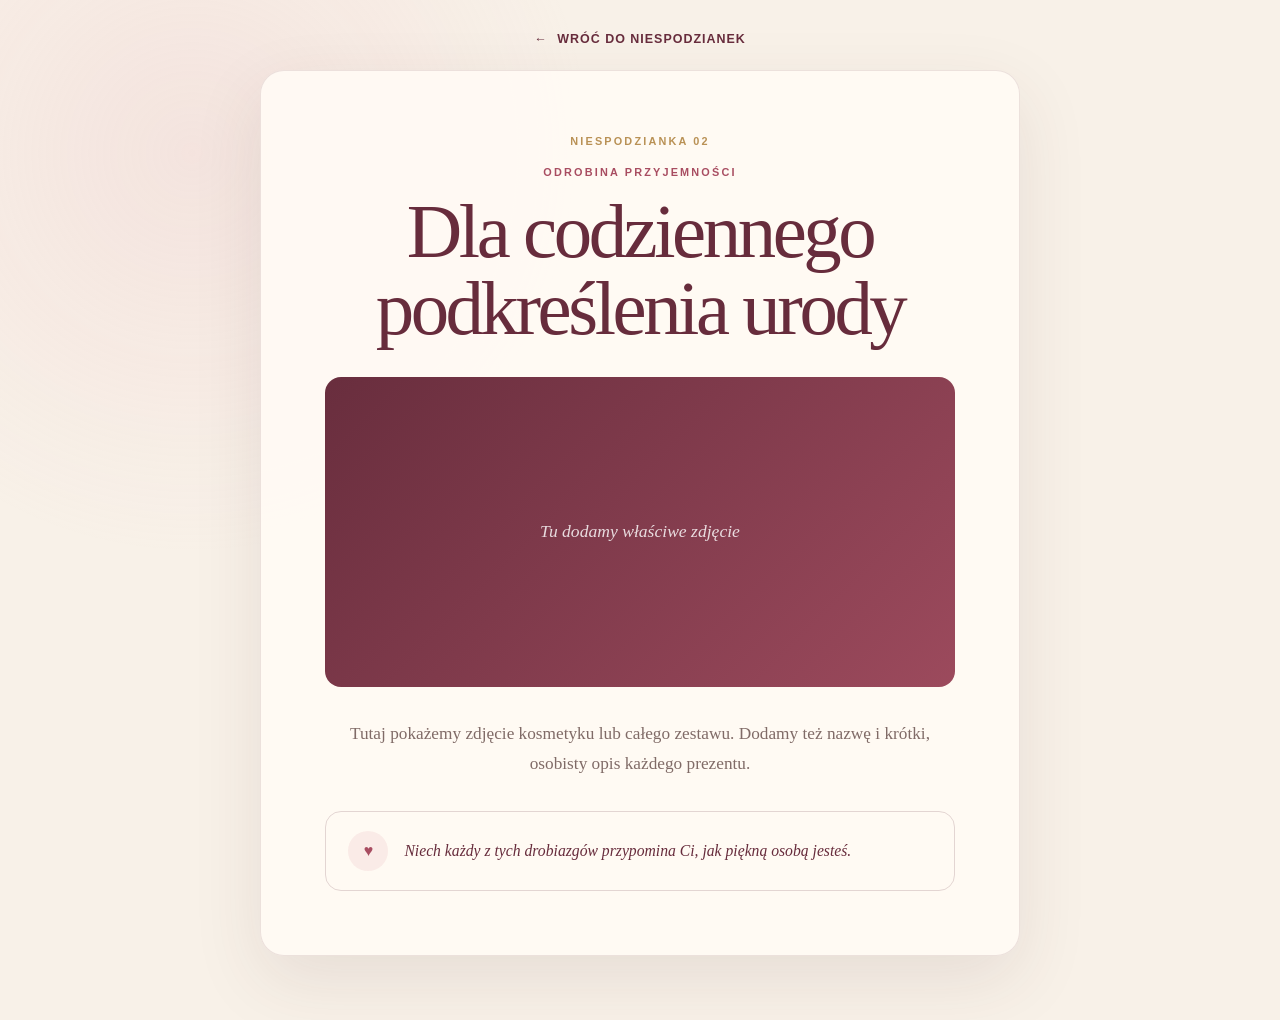
==== prezenty/makijaz/index.html @ d06a5ee0 "Add files via upload" ====
<!doctype html>
<html lang="pl">
  <head>
    <meta charset="utf-8" />
    <meta name="viewport" content="width=device-width, initial-scale=1" />
    <meta name="theme-color" content="#f8f1e8" />
    <title>Prezent do makijażu — Urodziny Mamy</title>
    <link rel="stylesheet" href="../../styles.css" />
  </head>
  <body>
    <main class="gift-shell">
      <a class="back-link" href="../../"><span aria-hidden="true">←</span> Wróć do niespodzianek</a>
      <article class="gift-paper">
        <p class="gift-number">Niespodzianka 02</p>
        <p class="gift-kicker">Odrobina przyjemności</p>
        <h1>Dla codziennego podkreślenia urody</h1>
        <div class="gift-placeholder" aria-label="Miejsce na zdjęcie kosmetyków"><span>Tu dodamy właściwe zdjęcie</span></div>
        <p class="gift-copy">
          Tutaj pokażemy zdjęcie kosmetyku lub całego zestawu. Dodamy też nazwę i krótki, osobisty opis każdego prezentu.
        </p>
        <aside class="gift-note"><span aria-hidden="true">♥</span><p>Niech każdy z tych drobiazgów przypomina Ci, jak piękną osobą jesteś.</p></aside>
      </article>
    </main>
  </body>
</html>
---- styles.css ----
:root {
  --cream: #f8f1e8;
  --paper: #fffaf4;
  --ink: #342524;
  --muted: #806b67;
  --rose: #a84d61;
  --burgundy: #672c3c;
  --gold: #b99155;
  --line: rgba(103, 44, 60, 0.18);
}

* { box-sizing: border-box; }
html { scroll-behavior: smooth; }
body {
  margin: 0;
  background: var(--cream);
  color: var(--ink);
  font-family: "Segoe UI", Arial, sans-serif;
}
a { color: inherit; text-decoration: none; }

.skip-link {
  position: fixed;
  top: -5rem;
  left: 1rem;
  z-index: 100;
  padding: .8rem 1.2rem;
  border-radius: 999px;
  background: var(--burgundy);
  color: #fff;
  font-size: .875rem;
  transition: top 180ms ease;
}
.skip-link:focus { top: 1rem; }

.site-shell {
  position: relative;
  min-height: 100vh;
  overflow: hidden;
  padding: 1.5rem;
  background:
    radial-gradient(circle at 15% 12%, rgba(231, 180, 188, .2), transparent 24rem),
    radial-gradient(circle at 88% 32%, rgba(185, 145, 85, .12), transparent 22rem),
    var(--cream);
}
.site-shell::before {
  content: "";
  position: absolute;
  inset: 0;
  pointer-events: none;
  opacity: .22;
  background-image: url("data:image/svg+xml,%3Csvg viewBox='0 0 180 180' xmlns='http://www.w3.org/2000/svg'%3E%3Cfilter id='n'%3E%3CfeTurbulence type='fractalNoise' baseFrequency='.95' numOctaves='4' stitchTiles='stitch'/%3E%3C/filter%3E%3Crect width='100%25' height='100%25' filter='url(%23n)' opacity='.16'/%3E%3C/svg%3E");
}

.ambient {
  position: absolute;
  width: 14rem;
  aspect-ratio: 1;
  border: 1px solid rgba(168, 77, 97, .14);
  border-radius: 50%;
  pointer-events: none;
}
.ambient::before, .ambient::after {
  content: "";
  position: absolute;
  inset: 1.25rem;
  border: inherit;
  border-radius: inherit;
}
.ambient::after { inset: 2.5rem; }
.ambient-one { top: 7rem; left: -8rem; }
.ambient-two { top: 35rem; right: -8rem; }

.hero, .surprises, .site-footer {
  position: relative;
  z-index: 1;
  width: min(100%, 1180px);
  margin-inline: auto;
}
.hero {
  display: flex;
  min-height: 76vh;
  flex-direction: column;
  align-items: center;
  justify-content: center;
  padding: 5rem 0 3.5rem;
  text-align: center;
  animation: rise-in 800ms ease-out both;
}
.hero-kicker, .section-heading > p, .card-content > p:first-child {
  color: var(--rose);
  font-size: .72rem;
  font-weight: 700;
  letter-spacing: .22em;
  text-transform: uppercase;
}
.hero-kicker {
  display: flex;
  align-items: center;
  gap: .7rem;
  margin: 0 0 1.4rem;
}
.hero-kicker span { width: 1.8rem; height: 1px; background: var(--gold); }
.hero h1 {
  display: flex;
  max-width: 880px;
  flex-direction: column;
  margin: 0;
  color: var(--burgundy);
  font-family: Georgia, "Times New Roman", serif;
  font-size: clamp(3.15rem, 10vw, 7.6rem);
  font-weight: 400;
  letter-spacing: -.055em;
  line-height: .9;
}
.hero h1 em {
  margin-top: .18em;
  color: var(--rose);
  font-size: .86em;
  font-weight: 400;
}
.hero-copy {
  max-width: 650px;
  margin: 2.2rem auto 0;
  color: var(--muted);
  font-family: Georgia, "Times New Roman", serif;
  font-size: clamp(1.05rem, 2vw, 1.28rem);
  line-height: 1.75;
}
.hero-mark {
  display: grid;
  width: 3rem;
  height: 3rem;
  place-items: center;
  margin: 2rem 0 .9rem;
  border: 1px solid var(--line);
  border-radius: 50%;
  color: var(--rose);
  font-size: .8rem;
}
.hero-invitation { margin: 0; font-size: .88rem; font-weight: 600; letter-spacing: .03em; }

.surprises { padding: 4rem 0 5rem; }
.section-heading { margin-bottom: 2.2rem; text-align: center; }
.section-heading > p { margin: 0 0 .75rem; }
.section-heading h2 {
  margin: 0;
  font-family: Georgia, "Times New Roman", serif;
  font-size: clamp(2rem, 5vw, 3.6rem);
  font-weight: 400;
  letter-spacing: -.035em;
}
.surprise-grid { display: grid; grid-template-columns: repeat(3, minmax(0, 1fr)); gap: 1.25rem; }
.surprise-card {
  display: flex;
  min-height: 610px;
  flex-direction: column;
  padding: 1.5rem;
  border: 1px solid rgba(103, 44, 60, .12);
  border-radius: 1.5rem;
  background: rgba(255, 250, 244, .88);
  box-shadow: 0 18px 45px rgba(78, 49, 45, .07);
  transition: transform 260ms ease, box-shadow 260ms ease, border-color 260ms ease;
}
.surprise-card:hover {
  border-color: rgba(168, 77, 97, .34);
  box-shadow: 0 24px 64px rgba(78, 49, 45, .13);
  transform: translateY(-7px);
}
.surprise-card:focus-visible {
  outline: 3px solid rgba(168, 77, 97, .45);
  outline-offset: 4px;
}
.card-topline {
  display: flex;
  align-items: center;
  justify-content: space-between;
  color: var(--gold);
  font-family: Georgia, "Times New Roman", serif;
  font-size: .8rem;
}
.card-illustration {
  position: relative;
  display: grid;
  min-height: 210px;
  place-items: center;
  margin: 1rem 0 1.4rem;
  overflow: hidden;
  border-radius: 1rem;
  background: #f1e2dd;
}
.business-illustration { background: linear-gradient(145deg, #ead7d4, #f6ece6); }
.business-card {
  position: absolute;
  width: 70%;
  aspect-ratio: 1.75;
  border-radius: .35rem;
  box-shadow: 0 12px 30px rgba(72, 36, 43, .18);
}
.business-card-back { background: var(--burgundy); transform: rotate(-10deg) translate(-8%, 8%); }
.business-card-front {
  display: flex;
  flex-direction: column;
  align-items: center;
  justify-content: center;
  background: #fffaf4;
  color: var(--burgundy);
  font-family: Georgia, "Times New Roman", serif;
  transform: rotate(4deg) translate(7%, -4%);
}
.business-card-front span { font-size: .5rem; letter-spacing: .2em; text-transform: uppercase; }
.business-card-front i { width: 28%; height: 1px; margin: .55rem 0; background: var(--gold); }
.business-card-front b { font-size: .72rem; font-weight: 400; }
.business-card-front small {
  margin-top: .18rem;
  color: var(--muted);
  font-family: "Segoe UI", Arial, sans-serif;
  font-size: .42rem;
  letter-spacing: .09em;
  text-transform: uppercase;
}
.beauty-illustration { background: linear-gradient(145deg, #efd2d9, #f9ebe8); }
.compact {
  position: absolute;
  width: 8.6rem;
  aspect-ratio: 1;
  border-radius: 50%;
  box-shadow: 0 15px 30px rgba(91, 41, 53, .18);
}
.compact-back { background: var(--burgundy); transform: translate(-28%, -4%); }
.compact-front {
  display: grid;
  place-items: center;
  border: 3px solid #d8b782;
  background: #ead9d6;
  transform: translate(17%, 8%);
}
.compact-front span {
  width: 64%;
  aspect-ratio: 1;
  border-radius: 50%;
  background: linear-gradient(135deg, #fff7f4, #d9b9b6);
}
.lipstick { position: absolute; right: 20%; bottom: 17%; width: 1.8rem; height: 5.4rem; transform: rotate(13deg); }
.lipstick i, .lipstick b { position: absolute; display: block; width: 100%; bottom: 0; }
.lipstick i { height: 44%; border-radius: .2rem; background: var(--gold); }
.lipstick b { bottom: 44%; left: 26%; width: 48%; height: 38%; border-radius: 50% 50% 15% 15%; background: #9e3f58; }
.memory-illustration { background: linear-gradient(145deg, #e8ded4, #f8eee6); }
.photo {
  position: absolute;
  width: 58%;
  aspect-ratio: .84;
  padding: .55rem .55rem 1.8rem;
  background: white;
  box-shadow: 0 12px 35px rgba(63, 47, 43, .18);
}
.photo-back { background: #f7e5d9; transform: rotate(10deg) translate(19%, -1%); }
.photo-back span { display: block; width: 100%; height: 100%; background: #b98d84; }
.photo-front { transform: rotate(-5deg) translate(-10%, 2%); }
.photo-placeholder {
  display: flex;
  width: 100%;
  height: 100%;
  flex-direction: column;
  align-items: center;
  justify-content: center;
  background: linear-gradient(145deg, #b88884, #6f3c49);
  color: rgba(255, 255, 255, .82);
}
.photo-placeholder i { width: 1.6rem; height: 1.6rem; margin-bottom: .5rem; border: 1px solid currentColor; border-radius: 50%; }
.photo-placeholder b { font-size: .55rem; font-weight: 500; letter-spacing: .08em; text-transform: uppercase; }
.card-content > p:first-child { margin: 0 0 .8rem; font-size: .62rem; }
.card-content h3 {
  margin: 0;
  font-family: Georgia, "Times New Roman", serif;
  font-size: clamp(1.45rem, 2.25vw, 1.9rem);
  font-weight: 400;
  letter-spacing: -.025em;
  line-height: 1.2;
}
.card-rule { display: block; width: 2rem; height: 1px; margin: 1.2rem 0; background: var(--gold); }
.card-description { margin: 0; color: var(--muted); font-size: .9rem; line-height: 1.65; }
.card-action {
  display: flex;
  align-items: center;
  justify-content: space-between;
  margin-top: auto;
  padding-top: 1.5rem;
  color: var(--burgundy);
  font-size: .75rem;
  font-weight: 700;
  letter-spacing: .12em;
  text-transform: uppercase;
}
.card-action i { font-family: Georgia, serif; font-size: 1.5rem; font-style: normal; transition: transform 220ms ease; }
.surprise-card:hover .card-action i { transform: translateX(.3rem); }
.site-footer {
  display: flex;
  align-items: center;
  justify-content: center;
  gap: 1rem;
  padding: 2rem 0 3rem;
  color: var(--muted);
  font-family: Georgia, serif;
  font-size: .9rem;
  font-style: italic;
}
.site-footer span { width: 2.2rem; height: 1px; background: var(--gold); }

.gift-shell {
  min-height: 100vh;
  padding: 2rem 1.25rem 4rem;
  background: radial-gradient(circle at 15% 15%, rgba(231, 180, 188, .22), transparent 25rem), var(--cream);
}
.back-link {
  display: flex;
  width: fit-content;
  align-items: center;
  gap: .6rem;
  margin: 0 auto 1.5rem;
  color: var(--burgundy);
  font-size: .78rem;
  font-weight: 700;
  letter-spacing: .08em;
  text-transform: uppercase;
}
.back-link:focus-visible { outline: 3px solid rgba(168, 77, 97, .45); outline-offset: 5px; border-radius: .3rem; }
.gift-paper {
  width: min(100%, 760px);
  margin: 0 auto;
  padding: clamp(1.5rem, 5vw, 4.5rem);
  border: 1px solid rgba(103, 44, 60, .12);
  border-radius: 1.5rem;
  background: rgba(255, 250, 244, .94);
  box-shadow: 0 24px 70px rgba(78, 49, 45, .1);
  text-align: center;
}
.gift-number, .gift-kicker {
  margin: 0;
  color: var(--gold);
  font-size: .68rem;
  font-weight: 700;
  letter-spacing: .2em;
  text-transform: uppercase;
}
.gift-kicker { margin-top: 1.2rem; color: var(--rose); }
.gift-paper h1 {
  margin: 1rem auto 1.8rem;
  color: var(--burgundy);
  font-family: Georgia, "Times New Roman", serif;
  font-size: clamp(2.4rem, 7vw, 4.8rem);
  font-weight: 400;
  letter-spacing: -.045em;
  line-height: 1;
}
.gift-placeholder {
  display: grid;
  min-height: 310px;
  place-items: center;
  border-radius: 1rem;
  background: linear-gradient(135deg, rgba(103, 44, 60, .92), rgba(168, 77, 97, .72)), #7d4251;
  color: rgba(255, 255, 255, .82);
}
.gift-placeholder > span { max-width: 13rem; font-family: Georgia, serif; font-size: 1.1rem; font-style: italic; line-height: 1.5; }
.business-gift { background: linear-gradient(145deg, #ead7d4, #f6ece6); }
.large-business-card {
  display: flex;
  width: min(78%, 420px);
  aspect-ratio: 1.75;
  flex-direction: column;
  align-items: center;
  justify-content: center;
  border-radius: .5rem;
  background: #fffaf4;
  color: var(--burgundy);
  box-shadow: 0 18px 40px rgba(72, 36, 43, .18);
  font-family: Georgia, serif;
  transform: rotate(-3deg);
}
.large-business-card span { font-size: .7rem; letter-spacing: .2em; text-transform: uppercase; }
.large-business-card i { width: 28%; height: 1px; margin: .8rem 0; background: var(--gold); }
.large-business-card b { font-size: clamp(.75rem, 2vw, 1rem); font-weight: 400; }
.memory-gift { background: linear-gradient(145deg, #b88884, #6f3c49); }
.gift-copy {
  max-width: 590px;
  margin: 2rem auto;
  color: var(--muted);
  font-family: Georgia, serif;
  font-size: 1.08rem;
  line-height: 1.75;
}
.gift-note {
  display: flex;
  align-items: center;
  gap: 1rem;
  padding: 1.2rem 1.4rem;
  border: 1px solid var(--line);
  border-radius: 1rem;
  text-align: left;
}
.gift-note > span {
  display: grid;
  width: 2.5rem;
  min-width: 2.5rem;
  height: 2.5rem;
  place-items: center;
  border-radius: 50%;
  background: rgba(231, 180, 188, .22);
  color: var(--rose);
}
.gift-note p { margin: 0; color: var(--burgundy); font-family: Georgia, serif; font-size: .98rem; font-style: italic; line-height: 1.55; }

@keyframes rise-in {
  from { opacity: 0; transform: translateY(18px); }
  to { opacity: 1; transform: translateY(0); }
}

@media (max-width: 900px) {
  .surprise-grid { grid-template-columns: 1fr; }
  .surprise-card { min-height: auto; }
  .card-action { margin-top: 1.5rem; }
}

@media (max-width: 600px) {
  .site-shell { padding: 1rem; }
  .hero { min-height: 83vh; padding-top: 3.8rem; }
  .hero-copy { font-size: 1rem; line-height: 1.7; }
  .hero-kicker { font-size: .63rem; letter-spacing: .16em; }
  .surprises { padding-top: 2.5rem; }
  .surprise-card { padding: 1.15rem; }
  .card-illustration { min-height: 190px; }
  .gift-shell { padding-inline: .8rem; }
  .gift-placeholder { min-height: 230px; }
  .gift-note { align-items: flex-start; }
}

@media (prefers-reduced-motion: reduce) {
  html { scroll-behavior: auto; }
  *, *::before, *::after {
    animation-duration: .01ms !important;
    animation-iteration-count: 1 !important;
    transition-duration: .01ms !important;
  }
}
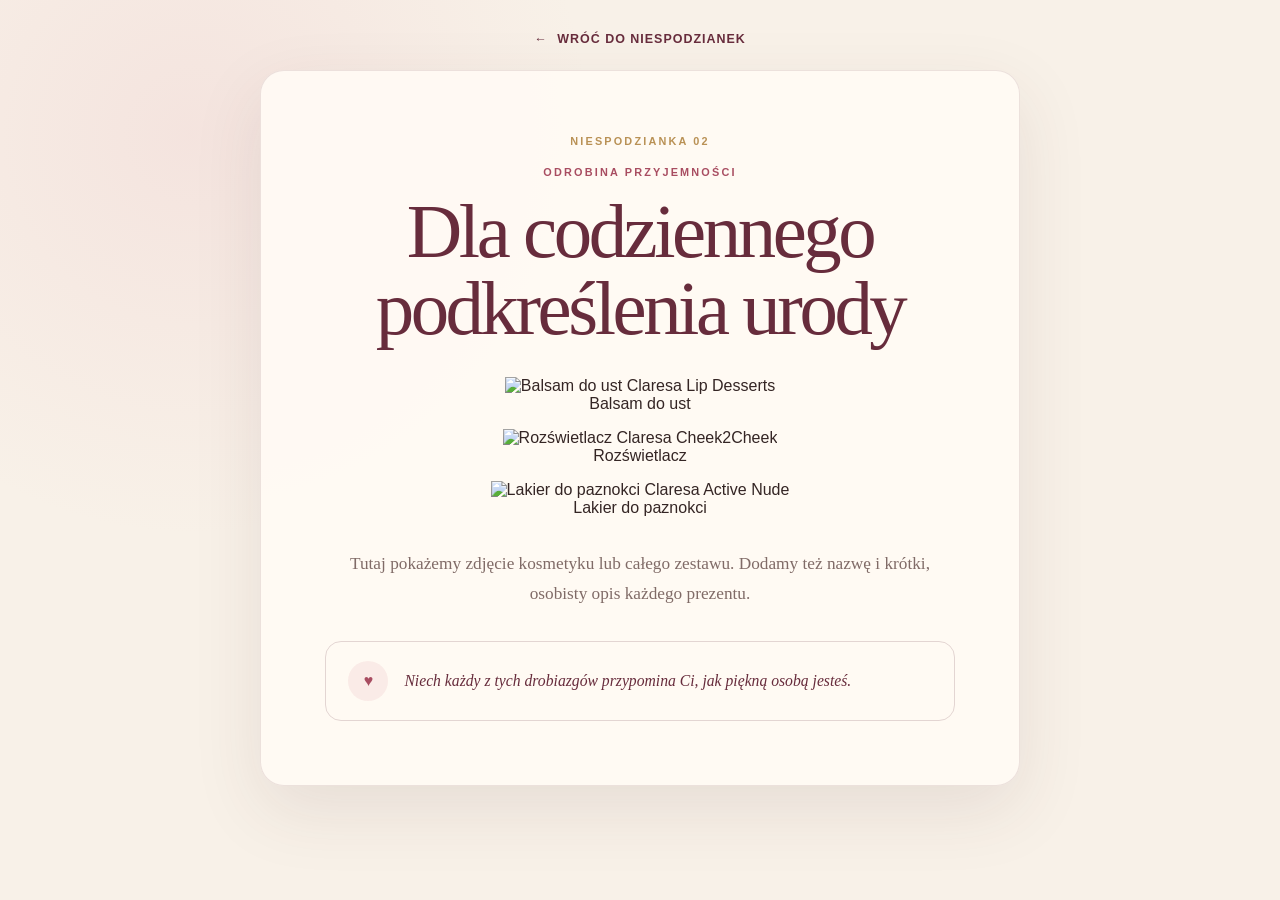
==== commit 2f1d39f1: "Update index.html" ====
--- a/prezenty/makijaz/index.html
+++ b/prezenty/makijaz/index.html
@@ -14,7 +14,28 @@
         <p class="gift-number">Niespodzianka 02</p>
         <p class="gift-kicker">Odrobina przyjemności</p>
         <h1>Dla codziennego podkreślenia urody</h1>
-        <div class="gift-placeholder" aria-label="Miejsce na zdjęcie kosmetyków"><span>Tu dodamy właściwe zdjęcie</span></div>
+        <div class="product-gallery">
+  <figure>
+    <a href="pr1.png" target="_blank">
+      <img src="pr1.png" alt="Balsam do ust Claresa Lip Desserts" />
+    </a>
+    <figcaption>Balsam do ust</figcaption>
+  </figure>
+
+  <figure>
+    <a href="pr2.png" target="_blank">
+      <img src="pr2.png" alt="Rozświetlacz Claresa Cheek2Cheek" />
+    </a>
+    <figcaption>Rozświetlacz</figcaption>
+  </figure>
+
+  <figure>
+    <a href="pr3.png" target="_blank">
+      <img src="pr3.png" alt="Lakier do paznokci Claresa Active Nude" />
+    </a>
+    <figcaption>Lakier do paznokci</figcaption>
+  </figure>
+</div>
         <p class="gift-copy">
           Tutaj pokażemy zdjęcie kosmetyku lub całego zestawu. Dodamy też nazwę i krótki, osobisty opis każdego prezentu.
         </p>
--- a/styles.css
+++ b/styles.css
@@ -296,14 +296,42 @@
 .surprise-card:hover .card-action i { transform: translateX(.3rem); }
 .site-footer {
   display: flex;
+  flex-direction: column;
+  align-items: center;
+  gap: 0.6rem;
+  padding: 2rem 0 3rem;
+  color: var(--muted);
+}
+
+.footer-message {
+  display: flex;
   align-items: center;
   justify-content: center;
   gap: 1rem;
-  padding: 2rem 0 3rem;
-  color: var(--muted);
+}
+
+.footer-message span {
+  width: 2.2rem;
+  height: 1px;
+  background: var(--gold);
+}
+
+.footer-message p {
+  margin: 0;
   font-family: Georgia, serif;
-  font-size: .9rem;
+  font-size: 0.9rem;
   font-style: italic;
+}
+
+.footer-authors {
+  margin: 0;
+  color: var(--burgundy);
+  font-family: "Palatino Linotype", Palatino, Georgia, serif;
+  font-size: 0.72rem;
+  font-weight: 600;
+  letter-spacing: 0.12em;
+  word-spacing: 0.45em;
+}
 }
 .site-footer span { width: 2.2rem; height: 1px; background: var(--gold); }
 
@@ -442,3 +470,46 @@
     transition-duration: .01ms !important;
   }
 }
+.business-gallery {
+  display: grid;
+  grid-template-columns: repeat(2, minmax(0, 1fr));
+  gap: 1.25rem;
+  margin: 2rem 0;
+}
+
+.business-gallery figure {
+  margin: 0;
+}
+
+.business-gallery a {
+  display: block;
+  border-radius: 1rem;
+  overflow: hidden;
+  box-shadow: 0 14px 35px rgba(78, 49, 45, 0.14);
+}
+
+.business-gallery img {
+  display: block;
+  width: 100%;
+  height: auto;
+  transition: transform 0.25s ease;
+}
+
+.business-gallery a:hover img {
+  transform: scale(1.025);
+}
+
+.business-gallery figcaption {
+  margin-top: 0.65rem;
+  color: var(--muted);
+  font-family: Georgia, serif;
+  font-size: 0.85rem;
+  font-style: italic;
+  text-align: center;
+}
+
+@media (max-width: 700px) {
+  .business-gallery {
+    grid-template-columns: 1fr;
+  }
+}
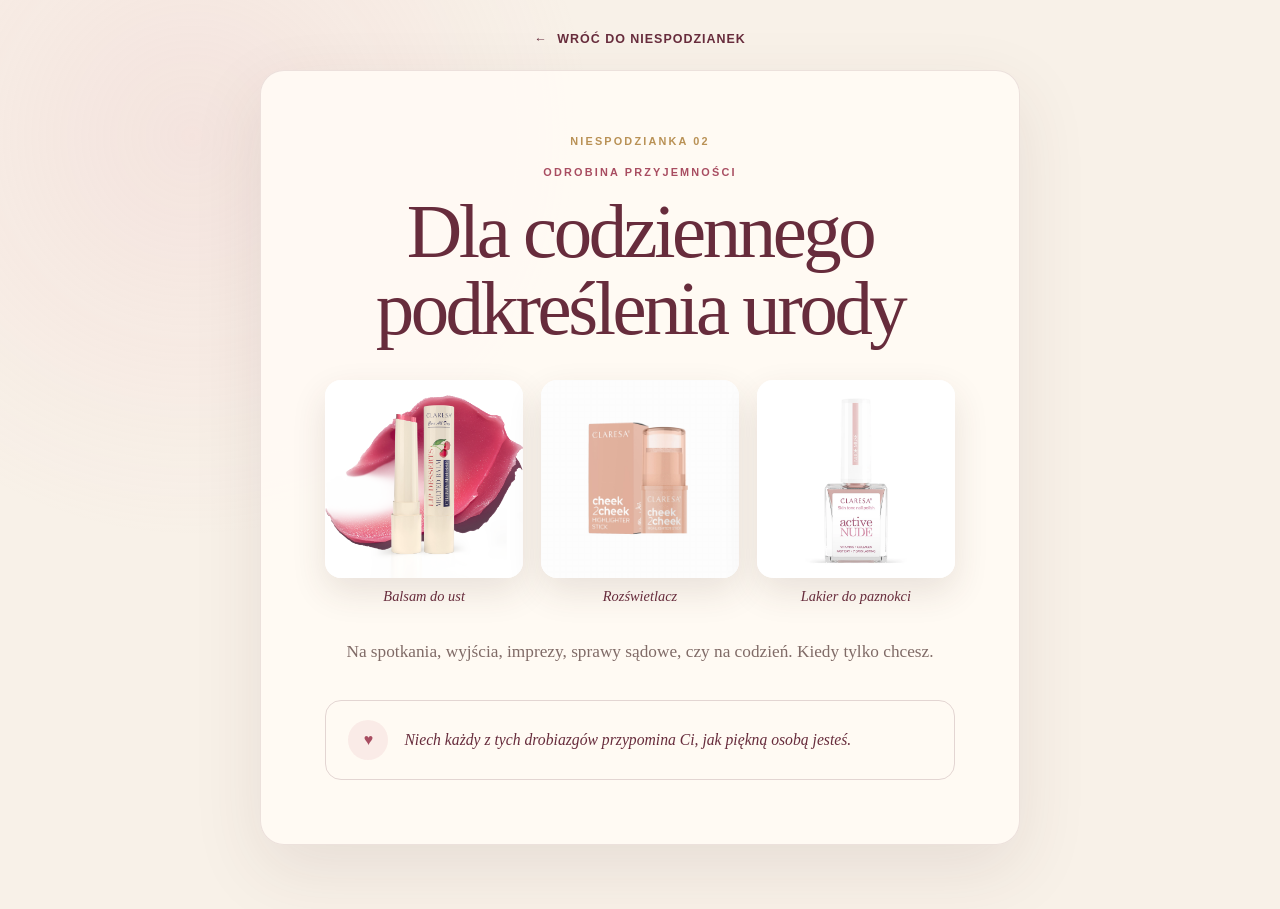
==== commit d4ef081d: "Update index.html" ====
--- a/prezenty/makijaz/index.html
+++ b/prezenty/makijaz/index.html
@@ -37,7 +37,7 @@
   </figure>
 </div>
         <p class="gift-copy">
-          Tutaj pokażemy zdjęcie kosmetyku lub całego zestawu. Dodamy też nazwę i krótki, osobisty opis każdego prezentu.
+          Na spotkania, wyjścia, imprezy, sprawy sądowe, czy na codzień. Kiedy tylko chcesz. 
         </p>
         <aside class="gift-note"><span aria-hidden="true">♥</span><p>Niech każdy z tych drobiazgów przypomina Ci, jak piękną osobą jesteś.</p></aside>
       </article>
--- a/styles.css
+++ b/styles.css
@@ -513,3 +513,48 @@
     grid-template-columns: 1fr;
   }
 }
+.product-gallery {
+  display: grid;
+  grid-template-columns: repeat(3, minmax(0, 1fr));
+  gap: 1.1rem;
+  margin: 2rem 0;
+}
+
+.product-gallery figure {
+  margin: 0;
+}
+
+.product-gallery a {
+  display: block;
+  overflow: hidden;
+  border-radius: 1rem;
+  background: #fff;
+  box-shadow: 0 14px 35px rgba(78, 49, 45, 0.12);
+}
+
+.product-gallery img {
+  display: block;
+  width: 100%;
+  aspect-ratio: 1;
+  object-fit: contain;
+  transition: transform 0.25s ease;
+}
+
+.product-gallery a:hover img {
+  transform: scale(1.04);
+}
+
+.product-gallery figcaption {
+  margin-top: 0.65rem;
+  color: var(--burgundy);
+  font-family: Georgia, serif;
+  font-size: 0.9rem;
+  font-style: italic;
+  text-align: center;
+}
+
+@media (max-width: 700px) {
+  .product-gallery {
+    grid-template-columns: 1fr;
+  }
+}
